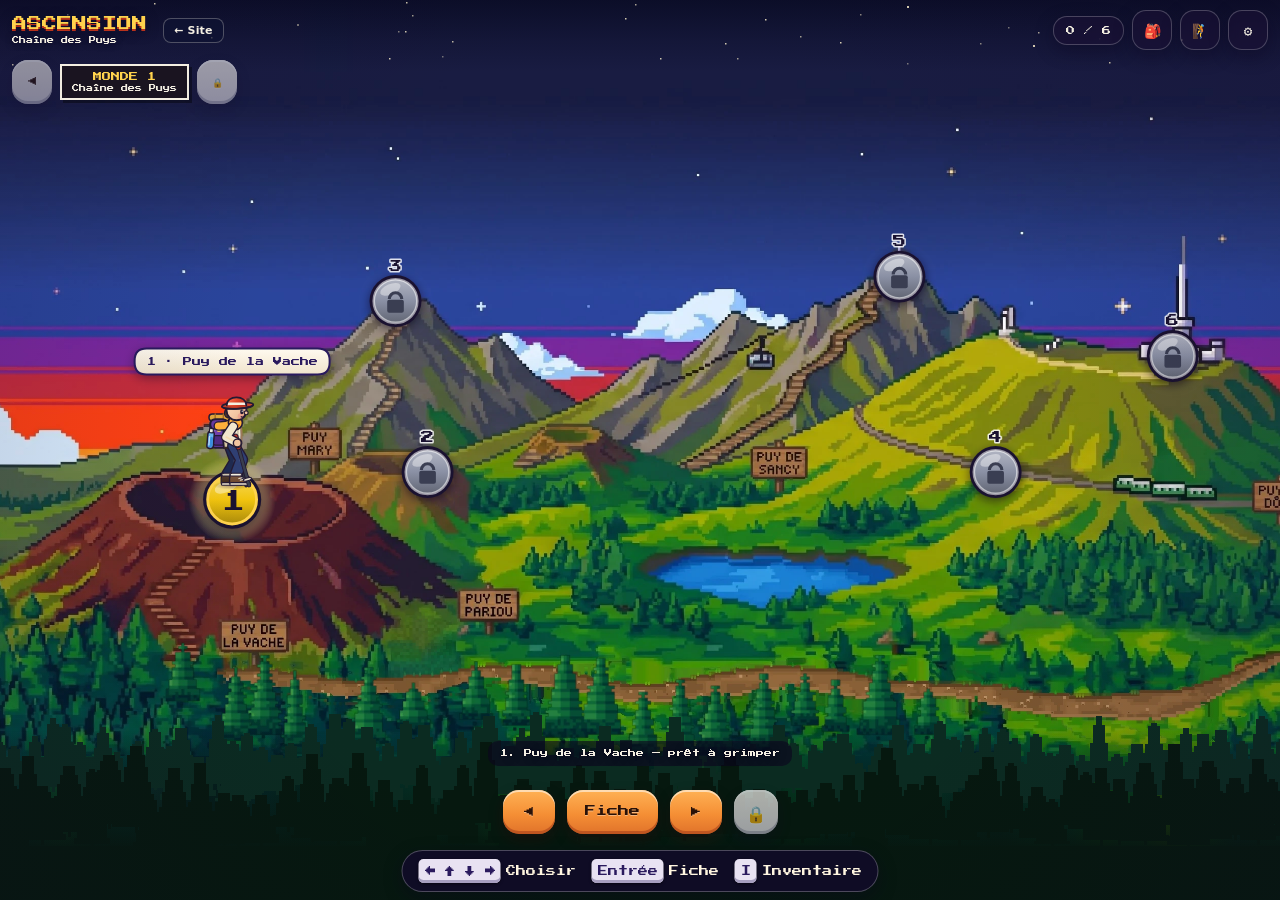
==== play/index.html @ 5d794a7a "Publication du site officiel d'Ascension v0.19.0. Site statique pour GitHub Pages, avec le jeu jouab" ====
<!DOCTYPE html>
<html lang="fr">
<head>
<meta charset="utf-8">
<meta name="viewport" content="width=device-width, initial-scale=1, maximum-scale=1, user-scalable=no, viewport-fit=cover">
<meta name="theme-color" content="#0e1233">
<meta name="mobile-web-app-capable" content="yes">
<meta name="apple-mobile-web-app-capable" content="yes">
<title>Ascension v0.19.0 — Chaîne des Puys, Pays basque & Jura</title>
<meta name="version" content="0.19.0">
<link rel="preload" href="assets/fonts/PressStart2P-Regular.ttf" as="font" type="font/ttf" crossorigin>
<link rel="icon" href="assets/icon-512.png">
<link rel="apple-touch-icon" href="../img/apple-touch-icon.png">
<link rel="manifest" href="../manifest.webmanifest">
<link rel="stylesheet" href="css/style.css">
<link rel="stylesheet" href="css/site-bridge.css">
</head>
<body>
<canvas id="view" aria-label="Jeu Ascension"></canvas>

<div id="gtoast" class="gtoast hidden" role="status"></div>
<div id="saveWarn" class="sys-banner hidden" role="alert">
  <p>Sauvegarde locale indisponible — exportez un code</p>
  <div class="sys-banner-btns">
    <button type="button" class="pix-btn small" id="btnSaveWarnExport">Exporter un code</button>
    <button type="button" class="pix-btn small alt" id="btnSaveWarnRetry">Réessayer</button>
  </div>
</div>
<div id="ctxLost" class="sys-banner hidden" role="alert">
  <p>Rendu interrompu — touchez pour reprendre</p>
</div>
<div id="prompts" class="prompts hidden" aria-hidden="true"></div>

<div id="loading" class="screen center"><div class="logo">ASCENSION</div><div class="sub">Chargement…</div></div>

<!-- Interface de la carte -->
<div id="mapUI" class="screen hidden">
  <div class="topbar">
    <div class="brand"><span class="logo-s">ASCENSION</span><span class="sub-s" id="mapSub">Chaîne des Puys</span></div>
    <a class="site-back" href="../index.html" title="Retour au site officiel" aria-label="Retour au site officiel">← Site</a>
    <div class="spacer"></div>
    <div class="chip" id="mapProgress">0 / 6</div>
    <button class="icon-btn" id="btnInv" aria-label="Inventaire">🎒</button>
    <button class="icon-btn" id="btnChar" aria-label="Changer de personnage">🧗</button>
    <button class="icon-btn" id="btnSettings" aria-label="Réglages">⚙</button>
  </div>
  <div class="world-bar" id="worldBar">
    <button class="pix-btn small alt" id="worldPrev" aria-label="Monde précédent">◀</button>
    <div class="world-name" id="worldName"><b>MONDE 1</b><span>Chaîne des Puys</span></div>
    <button class="pix-btn small alt" id="worldNext" aria-label="Monde suivant">▶</button>
  </div>
  <div class="ver-tag" id="mapVer"></div>
  <div class="map-hint" id="mapHint">Touche une pastille · fais glisser pour explorer</div>
  <div class="map-nav">
    <button class="pix-btn small" id="mapPrev" aria-label="Sommet précédent">◀</button>
    <button class="pix-btn" id="mapOpen">Fiche</button>
    <button class="pix-btn small" id="mapNext" aria-label="Sommet suivant">▶</button>
    <button class="pix-btn small alt hidden" id="btnMapTrain" aria-label="Revoir le voyage en train" title="Revoir le voyage en train">🚂</button>
    <button class="pix-btn small alt hidden" id="btnMapPara" aria-label="Revoir le vol en parapente" title="Revoir le vol en parapente">🪂</button>
    <button class="pix-btn small alt" id="btnMapTrail" aria-pressed="false" aria-label="Mode Trail" title="Mode Trail">👻</button>
  </div>
</div>

<!-- Interface du niveau -->
<div id="hud" class="screen hidden">
  <div class="hud-row">
    <div class="hud-block"><div id="hearts" class="hearts"></div></div>
    <div class="hud-block grow">
      <div class="water-wrap"><canvas id="bottleIcon" width="48" height="64"></canvas><div class="water-bar" id="waterBar"><div class="water-fill" id="waterFill"></div><div class="water-lbl" id="waterLbl">100%</div></div></div>
    </div>
    <div class="chip find-chip hidden" id="findChip" title="Objets du carnet trouvés">◆ 0/3</div>
    <button class="icon-btn" id="btnPause" aria-label="Pause">❚❚</button>
  </div>
  <div class="hud-row sub">
    <div class="alt" id="altLbl">990 m</div>
    <div class="chip route-chip hidden" id="routeChip"></div>
    <div class="prog"><div class="prog-fill" id="progFill"></div></div>
    <div class="alt r" id="altTop">1 167 m</div>
  </div>
  <div class="hud-row trail-row hidden" id="trailHud" aria-live="polite">
    <div class="trail-chip"><span class="trail-tag">TRAIL</span><span id="trailTime">0:00</span><span id="trailGap" class="flat">—</span></div>
  </div>
  <div class="hud-stack" id="hudStack">
    <div id="hint" class="hint hidden"></div>
    <div id="toast" class="toast hidden"></div>
  </div>
  <div id="touch" class="touch hidden">
    <div class="dpad"><button id="btnLeft" class="tbtn" aria-label="Gauche">◀</button><button id="btnRight" class="tbtn" aria-label="Droite">▶</button></div>
    <button id="btnJump" class="tbtn jump" aria-label="Sauter">▲</button>
  </div>
</div>

<!-- Voyage en train (v0.5.1) : bouton « Passer » (uniquement quand on revoit l'animation) et écran temporaire « Niveau 7 — bientôt » -->
<div id="cineUI" class="screen hidden"><button class="pix-btn small alt skip-btn hidden" id="btnSkipCine">Passer ▶▶</button></div>
<div id="soonUI" class="screen hidden" role="dialog" aria-modal="true" aria-labelledby="soonTitle">
  <div class="soon-tag">NIVEAU 7 — BIENTÔT</div>
  <div class="soon-panel">
    <h2 id="soonTitle">Le Pays basque t’attend</h2>
    <p>Le petit train t’a déposé au pied de la montagne. De nouveaux sommets arrivent bientôt !</p>
    <div class="soon-actions"><button class="pix-btn" id="btnSoonBack">Retour à la carte</button><button class="pix-btn alt" id="btnSoonReplay">🚂 Revoir le voyage</button></div>
  </div>
</div>


<div id="soonJuraUI" class="screen hidden" role="dialog" aria-modal="true" aria-labelledby="soonJuraTitle">
  <div class="soon-tag">À SUIVRE</div>
  <div class="soon-panel">
    <h2 id="soonJuraTitle">Le Jura t’attend</h2>
    <p>Les six randonneurs ont posé les voiles à Croix Mérin, au pied du Mont Poupet. Une prochaine aventure se prépare sur les plateaux du Jura.</p>
    <div class="soon-actions"><button class="pix-btn" id="btnSoonJuraBack">Retour à la carte</button><button class="pix-btn alt" id="btnSoonJuraReplay">🪂 Revoir le vol</button></div>
  </div>
</div>

<!-- Fiche de montagne -->
<div id="card" class="modal hidden" role="dialog" aria-modal="true" aria-labelledby="cardTitle">
  <div class="sheet">
    <div class="sheet-scroll" id="cardBody"></div>
    <div class="sheet-actions" id="cardActions"></div>
  </div>
</div>

<!-- Inventaire -->
<div id="inventory" class="modal hidden" role="dialog" aria-modal="true" aria-labelledby="invTitle">
  <div class="sheet">
    <div class="sheet-scroll" id="invBody"></div>
    <div class="sheet-actions"><button class="pix-btn alt" id="btnInvClose">Fermer</button></div>
  </div>
</div>

<!-- Briefing de niveau -->
<div id="briefing" class="modal hidden" role="dialog" aria-modal="true" aria-labelledby="briefTitle">
  <div class="sheet">
    <div class="sheet-scroll" id="briefBody"></div>
    <div class="sheet-actions"><button class="pix-btn" id="btnGo">C’est parti</button><button class="pix-btn alt" id="btnBriefBack">Retour</button></div>
  </div>
</div>

<!-- Victoire -->
<div id="victory" class="modal hidden" role="dialog" aria-modal="true">
  <div class="sheet win">
    <div class="sheet-scroll" id="victoryBody"></div>
    <div class="sheet-actions" id="victoryActions"><button class="pix-btn hidden" id="btnNextSummit">Sommet suivant</button><button class="pix-btn alt" id="btnReplay">Rejouer</button><button class="pix-btn alt" id="btnBackMap">Carte</button></div>
  </div>
</div>

<!-- v0.6.0 : célébration du déblocage du Mode Trail -->
<div id="trailUnlock" class="modal hidden" role="dialog" aria-modal="true" aria-labelledby="trailUnlockTitle">
  <div class="sheet small trail-pop">
    <div class="sheet-scroll center">
      <div class="trail-pop-ico" aria-hidden="true">👻</div>
      <h2 id="trailUnlockTitle">Mode Trail débloqué !</h2>
      <p>Affronte le fantôme de ton meilleur temps sur chaque sommet.</p>
    </div>
    <div class="sheet-actions"><button class="pix-btn" id="btnTrailUnlockOk">C’est parti</button></div>
  </div>
</div>

<!-- v0.7.0 : célébration du déblocage de la traileuse et du trailer -->
<div id="charsUnlock" class="modal hidden" role="dialog" aria-modal="true" aria-labelledby="charsUnlockTitle">
  <div class="sheet small trail-pop">
    <div class="sheet-scroll center">
      <div class="trail-pop-ico" aria-hidden="true">🏃</div>
      <h2 id="charsUnlockTitle">Costumes trail débloqués !</h2>
      <p>La traileuse et le trailer sont à toi, après le puy de Mary.</p>
    </div>
    <div class="sheet-actions"><button class="pix-btn" id="btnCharsUnlockOk">C’est parti</button></div>
  </div>
</div>

<!-- v0.8.0 : célébration du déblocage des costumes basques (après le Pic d’Orhy) -->
<div id="basqueUnlock" class="modal hidden" role="dialog" aria-modal="true" aria-labelledby="basqueUnlockTitle">
  <div class="sheet small trail-pop">
    <div class="sheet-scroll center">
      <div class="trail-pop-ico" aria-hidden="true">🏔️</div>
      <h2 id="basqueUnlockTitle">Costumes basques débloqués !</h2>
      <p>Le randonneur et la randonneuse en tenue traditionnelle basque sont à toi, après le Pic d’Orhy.</p>
    </div>
    <div class="sheet-actions"><button class="pix-btn" id="btnBasqueUnlockOk">C’est parti</button></div>
  </div>
</div>

<!-- Pause -->
<div id="pauseMenu" class="modal hidden" role="dialog" aria-modal="true">
  <div class="sheet small">
    <div class="sheet-scroll center"><h2>Pause</h2><p class="muted">Reprends quand tu es prêt.</p></div>
    <div class="sheet-actions col">
      <button class="pix-btn" id="btnResume">Reprendre</button>
      <button class="pix-btn alt" id="btnInv2">Inventaire</button>
      <button class="pix-btn alt" id="btnRestart">Recommencer</button>
      <button class="pix-btn alt" id="btnQuit">Retour à la carte</button>
    </div>
  </div>
</div>

<!-- Choix du personnage -->
<div id="charSelect" class="modal char-modal hidden" role="dialog" aria-modal="true" aria-labelledby="charTitle">
  <div class="char-wrap">
    <h2 id="charTitle">Choisis ton alpiniste</h2>
    <p class="char-sub">Tu pourras en changer à tout moment (carte → 🧗 ou Réglages).</p>
    <div class="char-cards">
      <button class="char-card" id="cardBoy" data-char="boy" aria-pressed="false"><canvas width="240" height="300"></canvas><b>Le randonneur</b><span>Chapeau rouge, sac violet, bâtons de marche</span><i class="tick">✔</i></button>
      <button class="char-card" id="cardGirl" data-char="girl" aria-pressed="false"><canvas width="240" height="300"></canvas><b>La randonneuse</b><span>Cheveux longs châtains, short rose, haut bleu</span><i class="tick">✔</i></button>
      <button class="char-card" id="cardGirl2" data-char="girl2" aria-pressed="false"><canvas width="240" height="300"></canvas><b>La traileuse</b><span>Queue-de-cheval, bandeau lilas, legging noir</span><em class="lock-hint">Débloqué après le puy de Mary</em><i class="tick">✔</i></button>
      <button class="char-card" id="cardBoy2" data-char="boy2" aria-pressed="false"><canvas width="240" height="300"></canvas><b>Le trailer</b><span>Tee-shirt et short noirs, tête nue, sac anthracite</span><em class="lock-hint">Débloqué après le puy de Mary</em><i class="tick">✔</i></button>
      <button class="char-card" id="cardBoy3" data-char="boy3" aria-pressed="false"><canvas width="240" height="300"></canvas><b>Le randonneur basque</b><span>Txapela, chemise blanche, gerriko et foulard rouges, espadrilles, bâtons</span><em class="lock-hint">Débloqué après le Pic d’Orhy</em><i class="tick">✔</i></button>
      <button class="char-card" id="cardGirl3" data-char="girl3" aria-pressed="false"><canvas width="240" height="300"></canvas><b>La randonneuse basque</b><span>Zapi, jupe et tablier, gerriko, espadrilles, bâtons de randonnée</span><em class="lock-hint">Débloqué après le Pic d’Orhy</em><i class="tick">✔</i></button>
    </div>
    <div class="char-actions"><button class="pix-btn" id="btnCharOk">Valider</button></div>
  </div>
</div>

<!-- Réglages -->
<div id="settings" class="modal hidden" role="dialog" aria-modal="true">
  <div class="sheet small">
    <div class="sheet-scroll"><h2>Réglages</h2>
      <label class="row"><span>Personnage</span><button class="pix-btn small alt" id="btnCharSettings">Changer</button></label>
      <label class="row"><span>Effets sonores</span><button class="pix-btn small" id="btnSound">Activé</button></label>
      <label class="row"><span>Musique</span><button class="pix-btn small" id="btnMusic">Activée</button></label>
      <div class="row"><span>Volume musique</span><span class="stepper"><button class="pix-btn small alt" id="btnVolDn" aria-label="Baisser le volume de la musique">−</button><b id="volLbl">60 %</b><button class="pix-btn small alt" id="btnVolUp" aria-label="Monter le volume de la musique">+</button></span></div>
      <div class="row"><span>Volume des effets</span><span class="stepper"><button class="pix-btn small alt" id="btnSfxDn" aria-label="Baisser le volume des effets">−</button><b id="sfxLbl">100 %</b><button class="pix-btn small alt" id="btnSfxUp" aria-label="Monter le volume des effets">+</button></span></div>
      <label class="row"><span>Vibrations du téléphone</span><button class="pix-btn small" id="btnVib">Activées</button></label>
      <label class="row"><span>Vibrations manette</span><button class="pix-btn small" id="btnPadRumble">Activées</button></label>
      <label class="row"><span>Intensité manette</span><button class="pix-btn small alt" id="btnPadLevel">Moyenne</button></label>
      <label class="row"><span>Moins d’effets<small class="sub-lbl">Réduit le flou et les particules sur les appareils modestes</small></span><button class="pix-btn small" id="btnLowFx">Désactivé</button></label>
      <label class="row"><span>Revoir les conseils</span><button class="pix-btn small alt" id="btnHints">Réactiver</button></label>
      <label class="row"><span>Sauvegarde<small class="sub-lbl">Exporter / importer (fichier ou code)</small></span><button class="pix-btn small alt" id="btnXfer">Ouvrir</button></label>
      <label class="row"><span>Progression</span><button class="pix-btn small danger" id="btnReset">Effacer</button></label>
      <p class="muted" id="settingsMsg"></p>
      <p class="muted tiny ver-line" id="setVer"></p>
      <p class="muted tiny">Clavier : ← → (ou Q D) pour avancer, ↑ / Espace / Z pour sauter, Échap = pause. Manette (Xbox, SCUF…) : stick / croix, A = sauter, B = retour, Start = pause, Vue = carte. Menus : croix + A / B.</p>
    </div>
    <div class="sheet-actions"><button class="pix-btn" id="btnCloseSettings">Fermer</button></div>
  </div>
</div>

<!-- Sauvegarde : export / import -->
<div id="xfer" class="modal hidden" role="dialog" aria-modal="true" aria-labelledby="xferTitle">
  <div class="sheet small">
    <div class="sheet-scroll"><h2 id="xferTitle">Sauvegarde</h2>
      <p class="xfer-intro">Ta progression est enregistrée sur cet appareil. Exporte-la pour la garder en lieu sûr ou la retrouver sur un autre appareil.</p>
      <section class="xfer-card">
        <h3><svg class="xi" viewBox="0 0 8 8" aria-hidden="true"><path d="M3 0h2v3h2L4 6 1 3h2zM0 7h8v1H0z"/></svg>EXPORTER</h3>
        <div class="xfer-sum" id="xferSum"></div>
        <div class="xfer-btns"><button class="pix-btn small" id="btnXferFile">Fichier .json</button><button class="pix-btn small alt" id="btnXferCopy">Copier le code</button></div>
        <textarea id="xferCode" class="xfer-ta" readonly rows="3" spellcheck="false" aria-label="Code de sauvegarde à copier"></textarea>
      </section>
      <section class="xfer-card">
        <h3><svg class="xi" viewBox="0 0 8 8" aria-hidden="true"><path d="M3 6h2V3h2L4 0 1 3h2zM0 7h8v1H0z"/></svg>IMPORTER</h3>
        <div class="xfer-btns"><button class="pix-btn small alt" id="btnXferPick">Choisir un fichier</button></div>
        <input type="file" id="xferFile" accept=".json,application/json,text/plain" hidden>
        <textarea id="xferPaste" class="xfer-ta" rows="3" spellcheck="false" placeholder="…ou colle ici un code qui commence par ASC1-" aria-label="Code de sauvegarde à importer"></textarea>
        <div class="xfer-prev" id="xferPrev"></div>
        <div class="xfer-btns"><button class="pix-btn small danger" id="btnXferApply" disabled>Importer</button></div>
      </section>
      <p class="xfer-msg" id="xferMsg" role="status" aria-live="polite"></p>
    </div>
    <div class="sheet-actions"><button class="pix-btn" id="btnXferClose">Retour</button></div>
  </div>
</div>

<script src="js/data.js"></script>
<script src="js/info.js"></script>
<script src="js/levels2.js"></script>
<script src="js/levels_w2.js"></script>
<script src="js/levels_w3.js"></script>
<script src="js/levels_jura.js"></script>
<script src="js/save.js"></script>
<script src="js/files.js"></script>
<script src="js/sfx.js"></script>
<script src="js/input.js"></script>
<script src="js/art.js"></script>
<script src="js/map.js"></script>
<script src="js/scenery.js"></script>
<script src="js/mech.js"></script>
<script src="js/fauna.js"></script>
<script src="js/game.js"></script>
<script src="js/pariou.js"></script>
<script src="js/alpine.js"></script>
<script src="js/alpine_themes.js"></script>
<script src="js/basque.js"></script>
<script src="js/basque_w3.js"></script>
<script src="js/jura_themes.js"></script>
<script src="js/vista_w2.js"></script>
<script src="js/vista.js"></script>
<script src="js/cine.js"></script>
<script src="js/cine_w2.js"></script>
<script src="js/profile.js"></script>
<script src="js/postcard.js"></script>
<script src="js/ui.js"></script>
<script src="js/main.js"></script>
<script src="js/site-bridge.js"></script>
</body>
</html>
---- play/css/style.css ----
@font-face { font-family: "Press Start 2P"; src: url("../assets/fonts/PressStart2P-Regular.ttf") format("truetype"); font-display: swap; }
:root {
  --ink: #1a1420; --paper: #f4efe2; --gold: #ffd34d; --red: #e0452b; --violet: #2a1a5e; --navy: #0e1233;
  --green: #3a7d44; --btn: #f58f35; --btn-dk: #a8402a; --sat: env(safe-area-inset-top, 0px); --sab: env(safe-area-inset-bottom, 0px);
  --sal: env(safe-area-inset-left, 0px); --sar: env(safe-area-inset-right, 0px);
  --px: "Press Start 2P", ui-monospace, Menlo, Consolas, monospace;
  --body: system-ui, -apple-system, "Segoe UI", Roboto, "Helvetica Neue", Arial, sans-serif;
}
* { box-sizing: border-box; -webkit-tap-highlight-color: transparent; }
html, body { margin: 0; height: 100%; background: var(--navy); color: var(--paper); overflow: hidden; overscroll-behavior: none; font-family: var(--body); touch-action: none; -webkit-user-select: none; user-select: none; }
#view { position: fixed; inset: 0; width: 100%; height: 100%; display: block; image-rendering: pixelated; touch-action: none; }
.hidden { display: none !important; }
.screen { position: fixed; inset: 0; pointer-events: none; z-index: 5; }
.screen > * { pointer-events: auto; }
.center { display: flex; flex-direction: column; align-items: center; justify-content: center; background: var(--navy); pointer-events: auto; }
.logo { font-family: var(--px); font-size: 22px; color: var(--gold); text-shadow: 3px 3px 0 var(--red); letter-spacing: 1px; }
.sub { font-family: var(--px); font-size: 10px; margin-top: 18px; color: var(--paper); }

/* barre du haut (carte) */
.topbar { position: absolute; left: 0; right: 0; top: 0; display: flex; align-items: center; gap: 8px; padding: calc(var(--sat) + 10px) calc(var(--sar) + 12px) 10px calc(var(--sal) + 12px); pointer-events: none; }
.topbar > * { pointer-events: auto; }
.brand { display: flex; flex-direction: column; gap: 6px; }
.logo-s { font-family: var(--px); font-size: 15px; color: var(--gold); text-shadow: 2px 2px 0 var(--red); }
.sub-s { font-family: var(--px); font-size: 7px; color: var(--paper); text-shadow: 1px 1px 0 var(--ink); }
.spacer { flex: 1; }
.chip { font-family: var(--px); font-size: 9px; padding: 8px 10px; background: var(--ink); color: var(--paper); border: 2px solid var(--paper); box-shadow: 3px 3px 0 rgba(0,0,0,.4); }
.icon-btn { font-family: var(--px); font-size: 14px; width: 40px; height: 40px; background: var(--ink); color: var(--paper); border: 2px solid var(--paper); box-shadow: 3px 3px 0 rgba(0,0,0,.4); cursor: pointer; padding: 0; }
.icon-btn:active { transform: translate(2px,2px); box-shadow: 1px 1px 0 rgba(0,0,0,.4); }
.world-bar { position: absolute; left: 50%; top: calc(var(--sat) + 62px); transform: translateX(-50%); display: flex; align-items: center; gap: 8px; pointer-events: none; }
.world-bar > * { pointer-events: auto; }
@media (min-aspect-ratio: 1/1) { .world-bar { left: calc(var(--sal) + 12px); transform: none; top: calc(var(--sat) + 60px); } }
.world-bar .pix-btn.small { min-width: 40px; padding: 8px 10px; font-size: 9px; }
.world-bar .pix-btn.locked { opacity: .6; }
.world-name { display: flex; flex-direction: column; align-items: center; gap: 4px; min-width: 128px; padding: 6px 10px; background: var(--ink); color: var(--paper); border: 2px solid var(--paper); box-shadow: 3px 3px 0 rgba(0,0,0,.4); font-family: var(--px); text-align: center; }
.world-name b { font-size: 9px; color: var(--gold); font-weight: normal; }
.world-name span { font-size: 7px; }
.map-hint { position: absolute; left: 0; right: 0; bottom: calc(var(--sab) + 86px); text-align: center; font-family: var(--px); font-size: 8px; line-height: 1.6; color: var(--paper); text-shadow: 2px 2px 0 var(--ink); pointer-events: none; padding: 0 16px; }
.map-nav { position: absolute; left: 0; right: 0; bottom: calc(var(--sab) + 18px); display: flex; justify-content: center; gap: 12px; pointer-events: none; }
.map-nav > * { pointer-events: auto; }

/* boutons pixel */
.pix-btn { font-family: var(--px); font-size: 11px; color: var(--ink); background: var(--btn); border: 3px solid var(--ink); box-shadow: inset -3px -3px 0 var(--btn-dk), inset 3px 3px 0 rgba(255,255,255,.35), 3px 3px 0 rgba(0,0,0,.45); padding: 13px 18px; cursor: pointer; line-height: 1.3; min-height: 44px; }
.pix-btn.small { padding: 10px 12px; font-size: 10px; min-width: 52px; }
.pix-btn.alt { background: #cfd3de; box-shadow: inset -3px -3px 0 #8d929e, inset 3px 3px 0 rgba(255,255,255,.6), 3px 3px 0 rgba(0,0,0,.45); }
.pix-btn.danger { background: #e2384b; color: #fff; box-shadow: inset -3px -3px 0 #8e1d2c, inset 3px 3px 0 rgba(255,255,255,.3), 3px 3px 0 rgba(0,0,0,.45); }
.pix-btn:active, .pix-btn:focus-visible { transform: translate(2px,2px); outline: none; }
.pix-btn:focus-visible { outline: 3px solid var(--gold); outline-offset: 2px; }
.pix-btn[disabled] { opacity: .55; cursor: default; }

/* HUD niveau */
#hud { top: 0; }
.hud-row { position: absolute; left: 0; right: 0; display: flex; align-items: center; gap: 10px; padding: calc(var(--sat) + 10px) calc(var(--sar) + 12px) 0 calc(var(--sal) + 12px); pointer-events: none; }
.hud-row > * { pointer-events: auto; }
.hud-row.sub { top: calc(var(--sat) + 54px); padding-top: 0; gap: 8px; }
.hud-block { display: flex; align-items: center; }
.hud-block.grow { flex: 1; }
.hearts { display: flex; gap: 3px; } .hearts canvas { width: 14px; height: 14px; image-rendering: pixelated; }
.water-wrap { display: flex; align-items: center; gap: 6px; width: 100%; max-width: 260px; }
#bottleIcon { width: 18px; height: 24px; image-rendering: pixelated; }
.water-bar { position: relative; flex: 1; height: 22px; background: var(--ink); border: 3px solid var(--paper); box-shadow: 3px 3px 0 rgba(0,0,0,.4); }
.water-fill { height: 100%; width: 100%; background: repeating-linear-gradient(90deg, #4aa3ea 0 6px, #7fc4f4 6px 8px); transition: width .08s linear; }
.water-bar.low { animation: blink .5s steps(2) infinite; } .water-bar.low .water-fill { background: repeating-linear-gradient(90deg, #e2384b 0 6px, #ff8a95 6px 8px); }
.water-lbl { position: absolute; inset: 0; display: flex; align-items: center; justify-content: center; font-family: var(--px); font-size: 10px; color: #fff; text-shadow: 1px 1px 0 var(--ink); letter-spacing: 0; white-space: nowrap; line-height: 1; overflow: hidden; pointer-events: none; }
@keyframes blink { 50% { border-color: var(--red); } }
#hud .alt, #altLbl, #altTop {
  font-family: var(--px); font-size: 7px; color: var(--paper);
  text-shadow: 1px 1px 0 var(--ink), 0 0 4px rgba(8,4,24,.9);
  min-width: 52px; padding: 3px 6px; line-height: 1.4;
  background: rgba(18, 10, 44, .78);
  border-radius: 8px; position: relative; z-index: 5;
  box-sizing: border-box; flex: 0 0 auto;
}
#hud .alt.r, #altTop { text-align: right; }
.prog { flex: 1; height: 6px; background: rgba(0,0,0,.55); border: 1px solid var(--paper); position: relative; } .prog-fill { height: 100%; width: 0; background: var(--gold); }
.hud-stack { position: absolute; left: 50%; transform: translateX(-50%); top: calc(var(--sat) + 90px); width: min(92vw, 520px); display: flex; flex-direction: column; align-items: center; gap: 8px; pointer-events: none; z-index: 6; }
body.trail-run .hud-stack { top: calc(var(--sat) + 128px); }
.hint { position: relative; left: auto; top: auto; transform: none; width: 100%; background: var(--paper); color: var(--ink); border: 3px solid var(--ink); box-shadow: 4px 4px 0 rgba(0,0,0,.45); padding: 12px 14px; font-family: var(--body); font-weight: 700; font-size: 15px; line-height: 1.35; text-align: center; pointer-events: auto; animation: hudpop .25s steps(4); }
.toast { position: relative; left: auto; top: auto; transform: none; background: var(--ink); color: var(--gold); border: 2px solid var(--gold); padding: 8px 12px; font-family: var(--px); font-size: 8px; line-height: 1.5; text-align: center; max-width: 100%; pointer-events: none; animation: hudpop .2s steps(3); }
@keyframes hudpop { from { transform: scale(.85); opacity: 0; } to { transform: scale(1); opacity: 1; } }
@keyframes pop { from { transform: translateX(-50%) scale(.85); opacity: 0; } to { transform: translateX(-50%) scale(1); opacity: 1; } }

/* contrôles tactiles */
.touch { position: absolute; left: 0; right: 0; bottom: 0; display: flex; justify-content: space-between; align-items: flex-end; padding: 0 calc(var(--sar) + 18px) calc(var(--sab) + 22px) calc(var(--sal) + 18px); pointer-events: none; }
.touch > * { pointer-events: auto; }
.dpad { display: flex; gap: 14px; }
.tbtn { width: 76px; height: 76px; font-family: var(--px); font-size: 24px; color: var(--paper); background: rgba(26,20,32,.62); border: 3px solid rgba(244,239,226,.85); box-shadow: 3px 3px 0 rgba(0,0,0,.4); touch-action: none; padding: 0; }
.tbtn.jump { width: 92px; height: 92px; border-radius: 50%; background: rgba(245,143,53,.62); color: var(--ink); font-size: 28px; }
.tbtn.on { background: rgba(255,211,77,.8); color: var(--ink); transform: translate(2px,2px); }

/* fenêtres modales */
.modal { position: fixed; inset: 0; z-index: 20; display: flex; align-items: flex-end; justify-content: center; background: rgba(8,6,24,.62); padding: 0; pointer-events: auto; touch-action: auto; }
.sheet { width: min(100vw, 560px); max-height: 92vh; max-height: 92dvh; display: flex; flex-direction: column; background: var(--paper); color: var(--ink); border: 4px solid var(--ink); border-bottom: 0; box-shadow: 0 -6px 0 var(--violet), 0 0 0 4px var(--paper) ; padding-bottom: var(--sab); animation: up .22s steps(5); }
.sheet.small { max-width: 420px; }
.sheet.win { background: #fff8e6; }
@keyframes up { from { transform: translateY(40px); opacity: 0; } to { transform: none; opacity: 1; } }
.sheet-scroll { overflow-y: auto; -webkit-overflow-scrolling: touch; padding: 16px 18px 8px; touch-action: pan-y; user-select: text; -webkit-user-select: text; }
.sheet-scroll.center { text-align: center; }
.sheet-actions { display: flex; gap: 10px; padding: 12px 18px 16px; border-top: 3px dashed #cdbf9f; justify-content: center; flex-wrap: wrap; }
#victory .sheet-actions { gap: 8px; }
#victory .sheet-actions .pix-btn,
#victory .sheet-actions .pix-btn.alt {
  flex: 1 1 128px; min-width: 0;
  font-size: 11px; line-height: 1.25; min-height: 44px;
}
.sheet-actions.col { flex-direction: column; align-items: stretch; }
.sheet h1, .sheet h2 { font-family: var(--px); font-size: 15px; line-height: 1.4; margin: 0 0 6px; color: var(--violet); }
.sheet h3 { font-family: var(--px); font-size: 10px; margin: 14px 0 6px; color: var(--btn-dk); }
.sheet p { margin: 0 0 9px; font-size: 14.5px; line-height: 1.45; }
.muted { color: #5b5260; } .tiny { font-size: 11.5px !important; }
.massif { font-size: 12.5px; color: #5b5260; margin-bottom: 10px; }
.facts { display: grid; grid-template-columns: 1fr; gap: 6px; margin: 8px 0 4px; }
.fact { border: 2px solid var(--ink); background: #fffdf5; padding: 7px 10px; display: flex; justify-content: space-between; gap: 10px; align-items: baseline; font-size: 13.5px; }
.fact b { font-family: var(--px); font-size: 8px; color: var(--violet); font-weight: normal; flex: 0 0 auto; }
.fact span { text-align: right; line-height: 1.35; }
.tag { display: inline-block; font-family: var(--px); font-size: 7px; background: var(--red); color: #fff; padding: 3px 5px; margin-left: 6px; vertical-align: middle; }
.note { font-size: 12px; color: #5b5260; display: block; margin-top: 2px; }
.stars { color: var(--btn-dk); letter-spacing: 2px; }
.alert { background: #ffe2dc; border: 3px solid var(--red); padding: 9px 11px; font-size: 13px; line-height: 1.4; margin: 10px 0; }
.sources { font-size: 11.5px; line-height: 1.4; padding-left: 16px; margin: 0 0 8px; } .sources a { color: #2a56a8; word-break: break-word; }
.lock-big { font-size: 42px; text-align: center; margin: 14px 0 6px; }
.stat-row { display: grid; grid-template-columns: repeat(3, minmax(0, 1fr)); gap: 8px; margin: 10px 0; } .stat { flex: 1 1 80px; border: 2px solid var(--ink); background: #fffdf5; padding: 8px; text-align: center; }
.stat b { display: block; font-family: var(--px); font-size: 11px; white-space: nowrap; color: var(--violet); margin-bottom: 5px; font-weight: normal; } .stat span { font-size: 11.5px; color: #5b5260; }
.unlock { border: 3px dashed var(--green); background: #e6f4df; padding: 9px; font-size: 13.5px; margin: 10px 0; text-align: center; }
.row { display: flex; align-items: center; justify-content: space-between; gap: 10px; margin: 12px 0; font-size: 14px; }

/* paysage / grands écrans : fiches centrées, contrôles discrets */
@media (min-width: 700px) {
  .modal { align-items: center; }
  .sheet { border: 4px solid var(--ink); box-shadow: 6px 6px 0 var(--violet); max-height: 88vh; max-height: 88dvh; }
  .tbtn { width: 88px; height: 88px; }
}
@media (max-height: 460px) and (orientation: landscape) {
  .modal { align-items: center; } .sheet { max-height: 96vh; border: 4px solid var(--ink); }
  .touch { padding-bottom: calc(var(--sab) + 8px); } .tbtn { width: 64px; height: 64px; } .tbtn.jump { width: 76px; height: 76px; }
  .hud-stack { top: calc(var(--sat) + 80px); }
  body.trail-run .hud-stack { top: calc(var(--sat) + 108px); }
  .hint { font-size: 13px; padding: 7px 10px; }
  .map-hint { bottom: calc(var(--sab) + 80px); }
}
@media (prefers-reduced-motion: reduce) { .sheet, .hint, .toast { animation: none; } }

/* ===================== v2 : rétro moderne (coins arrondis, verre, dégradés, police pixel conservée) ===================== */
#view { image-rendering: auto; }
:root { --glass: rgba(26,16,52,.58); --glass-br: rgba(255,255,255,.22); --shadow: 0 6px 18px rgba(10,4,30,.38); }
.center { background: radial-gradient(ellipse at 50% 40%, #3b2a7a 0%, #1a1240 70%); }
.sheet-scroll.center { background: none; }
.logo { text-shadow: 0 3px 0 #b8321c, 0 6px 18px rgba(255,160,60,.5); }
.chip, .icon-btn { background: var(--glass); backdrop-filter: blur(6px); -webkit-backdrop-filter: blur(6px); border: 1.5px solid var(--glass-br); border-radius: 14px; box-shadow: var(--shadow); }

.route-chip { font-size: 7px; padding: 4px 7px; color: #fff6e0; white-space: nowrap; letter-spacing: 0.15px; flex: 0 0 auto; max-width: none; overflow: visible; line-height: 1.3; position: relative; z-index: 4; }
@media (max-width: 500px) { .route-chip { font-size: 6px; padding: 3px 6px; } }
@media (orientation: landscape) and (max-height: 460px) {
  .route-chip { font-size: 6px; padding: 3px 6px; }
  .hud-row.sub { gap: 6px; }
}

/* F-PERF-01 : option « Moins d'effets » — plus de backdrop-filter, fond opaque contrasté */
body.low-fx .chip,
body.low-fx .icon-btn,
body.low-fx .toast,
body.low-fx .tbtn,
body.low-fx .modal,
body.low-fx .trail-chip {
  backdrop-filter: none;
  -webkit-backdrop-filter: none;
  background: rgba(18, 12, 42, 0.88);
}
body.low-fx .tbtn { background: rgba(18, 12, 42, 0.88); }
body.low-fx .modal { background: rgba(18, 12, 42, 0.88); }
.chip { padding: 9px 12px; } .icon-btn { border-radius: 14px; }
.icon-btn:active { transform: scale(.94); box-shadow: var(--shadow); }
.logo-s { text-shadow: 0 2px 0 #b8321c, 0 3px 12px rgba(10,4,30,.6); } .sub-s { text-shadow: 0 1px 6px rgba(10,4,30,.8); }
.map-hint { text-shadow: 0 1px 8px rgba(10,4,30,.9), 0 0 2px rgba(10,4,30,.9); left: 50%; right: auto; transform: translateX(-50%); width: max-content; max-width: 94%; padding: 6px 12px; background: rgba(12,6,30,.62); border-radius: 10px; }
.pix-btn { border: 0; border-radius: 16px; color: #2a1208; background: linear-gradient(180deg, #ffb255 0%, #f58f35 55%, #e0722a 100%); box-shadow: inset 0 2px 0 rgba(255,255,255,.55), inset 0 -3px 0 rgba(150,50,20,.45), 0 6px 14px rgba(40,10,10,.4); text-shadow: 0 1px 0 rgba(255,255,255,.35); transition: transform .08s; }
.pix-btn.alt { background: linear-gradient(180deg, #f4f1ec 0%, #d9d6de 100%); box-shadow: inset 0 2px 0 #fff, inset 0 -3px 0 rgba(90,90,120,.35), 0 6px 14px rgba(20,10,40,.35); }
.pix-btn.danger { background: linear-gradient(180deg, #ff6a7c 0%, #e2384b 100%); box-shadow: inset 0 2px 0 rgba(255,255,255,.4), inset 0 -3px 0 rgba(120,20,40,.5), 0 6px 14px rgba(40,10,10,.4); }
.pix-btn:active, .pix-btn:focus-visible { transform: translateY(2px) scale(.98); }
.hearts { gap: 0; } .hearts canvas { width: 24px; height: 22px; image-rendering: auto; filter: drop-shadow(0 2px 3px rgba(10,4,30,.5)); }
#bottleIcon { width: 18px; height: 24px; image-rendering: auto; filter: drop-shadow(0 2px 3px rgba(10,4,30,.5)); }
.water-bar { height: 22px; background: rgba(20,12,44,.62); border: 1.5px solid var(--glass-br); border-radius: 10px; box-shadow: var(--shadow); overflow: hidden; }
.water-fill { background: linear-gradient(180deg, #8fd3ff 0%, #4aa3ea 55%, #2f7fcf 100%); box-shadow: inset 0 2px 0 rgba(255,255,255,.45); border-radius: 8px; }
.water-bar.low .water-fill { background: linear-gradient(180deg, #ff9aa6 0%, #e2384b 100%); }
.water-lbl { text-shadow: 0 1px 3px rgba(10,4,30,.9); }
#hud .alt { text-shadow: 1px 1px 0 var(--ink), 0 1px 5px rgba(10,4,30,.9); }
.prog { height: 6px; background: rgba(20,12,44,.55); border: 1px solid var(--glass-br); border-radius: 4px; overflow: hidden; } .prog-fill { background: linear-gradient(90deg, #ffd34d, #ff9a3c); border-radius: 4px; }
.hint { background: rgba(255,250,236,.96); border: 2px solid #2a1a5e; border-radius: 16px; box-shadow: var(--shadow); animation: hudpop .3s ease-out; }
.toast { background: var(--glass); backdrop-filter: blur(6px); -webkit-backdrop-filter: blur(6px); border: 1.5px solid rgba(255,211,77,.7); border-radius: 12px; box-shadow: var(--shadow); animation: hudpop .25s ease-out; }
.tbtn { border-radius: 22px; background: rgba(26,16,52,.5); border: 1.5px solid rgba(255,255,255,.55); box-shadow: var(--shadow); backdrop-filter: blur(4px); -webkit-backdrop-filter: blur(4px); }
.tbtn.jump { background: rgba(255,150,60,.58); border-radius: 50%; }
.tbtn.on { transform: scale(.94); }
.modal { background: rgba(14,8,40,.55); backdrop-filter: blur(3px); -webkit-backdrop-filter: blur(3px); }
.sheet { border: 0; border-radius: 22px 22px 0 0; box-shadow: 0 -8px 30px rgba(10,4,30,.5); animation: up .28s cubic-bezier(.2,.8,.2,1); background: linear-gradient(180deg, #fffaf0 0%, #f6ecd6 100%); }
.sheet.win { background: linear-gradient(180deg, #fffbe8 0%, #ffeec4 100%); }
.sheet-actions { border-top: 1.5px solid rgba(90,60,120,.18); }
.fact, .stat { border: 1.5px solid rgba(42,26,94,.28); border-radius: 12px; background: #fffdf7; box-shadow: 0 2px 0 rgba(42,26,94,.08); }
.alert { border-radius: 12px; } .unlock { border: 2px dashed var(--green); border-radius: 14px; }
.tag { border-radius: 5px; }
@media (min-width: 700px) { .sheet { border: 0; border-radius: 22px; box-shadow: 0 16px 50px rgba(10,4,30,.55); } }
@media (max-height: 460px) and (orientation: landscape) { .sheet { border: 0; border-radius: 18px; } }
@keyframes pop { from { transform: translateX(-50%) scale(.9); opacity: 0; } to { transform: translateX(-50%) scale(1); opacity: 1; } }

/* ===================== v3 : choix du personnage ===================== */
.char-modal { align-items: center; background: radial-gradient(ellipse at 50% 30%, rgba(70,48,140,.92) 0%, rgba(18,10,48,.97) 75%); z-index: 30; overflow-y: auto; }
.char-wrap { width: min(100vw, 640px); max-height: 100dvh; padding: calc(var(--sat, 0px) + 16px) 16px calc(var(--sab, 0px) + 16px); text-align: center; color: #fff6e0; display: flex; flex-direction: column; align-items: center; margin: auto; }
.char-wrap h2 { font-family: var(--px); font-size: 15px; line-height: 1.5; margin: 6px 0 6px; color: #ffd34d; text-shadow: 0 2px 0 #b8321c, 0 4px 14px rgba(255,150,60,.4); }
.char-sub { margin: 0 0 12px; font-size: 13px; color: #d9d0f0; }
.char-cards { display: grid; grid-template-columns: repeat(2, minmax(0, 1fr)); gap: 10px; width: 100%; max-width: 440px; margin: 0 auto; justify-items: center; }
@media (min-width: 720px) { .char-wrap { width: min(100vw, 1080px); } .char-cards { grid-template-columns: repeat(3, minmax(0, 1fr)); max-width: 1020px; gap: 14px; } }
@media (orientation: landscape) and (min-width: 560px) { .char-cards { grid-template-columns: repeat(3, minmax(0, 1fr)); max-width: 1020px; } }
.char-card { position: relative; width: 100%; align-self: stretch; justify-content: flex-start; max-width: 280px; min-width: 0; display: flex; flex-direction: column; align-items: center; gap: 6px; padding: 10px 8px 12px; color: #fff6e0; font-family: inherit; cursor: pointer;
  background: linear-gradient(180deg, rgba(255,255,255,.12), rgba(255,255,255,.05)); border: 2px solid rgba(255,255,255,.25); border-radius: 20px; box-shadow: 0 8px 22px rgba(8,3,24,.45); transition: transform .15s, border-color .15s, box-shadow .15s, background .15s; -webkit-tap-highlight-color: transparent; }
.char-card canvas { width: 100%; max-width: 220px; height: auto; aspect-ratio: 4 / 5; border-radius: 14px; background: linear-gradient(180deg, #8fb4e6 0%, #ffd9bf 100%); }
.char-card b { font-family: var(--px); font-size: 9.5px; line-height: 1.4; color: #fff; min-height: 2.8em; display: flex; align-items: center; justify-content: center; }
.char-card span { font-size: 11.5px; line-height: 1.35; color: #d9d0f0; min-height: 3.2em; }
.char-card.locked { cursor: not-allowed; opacity: .84; }
.char-card.locked canvas { filter: grayscale(.35) brightness(.72); }
.char-card .lock-hint { display: none; margin: 0; font-style: normal; font-size: 10px; line-height: 1.35; color: #ffe9a8; min-height: 0; }
.char-card.locked .lock-hint { display: block; }
.char-card .tick { position: absolute; top: 8px; right: 8px; width: 26px; height: 26px; border-radius: 50%; background: #ffd34d; color: #2a1208; font-style: normal; font-size: 15px; line-height: 26px; display: none; box-shadow: 0 2px 8px rgba(0,0,0,.4); }
.char-card[aria-pressed="true"] { border-color: #ffd34d; background: linear-gradient(180deg, rgba(255,211,77,.28), rgba(255,160,60,.12)); box-shadow: 0 0 0 3px rgba(255,211,77,.35), 0 10px 26px rgba(8,3,24,.5); transform: translateY(-3px); }
.char-card[aria-pressed="true"] .tick { display: block; }
.char-card:focus-visible { outline: 3px solid #fff; outline-offset: 2px; }
.char-actions { margin-top: 14px; }
@media (min-width: 700px) { .char-wrap h2 { font-size: 20px; } .char-card b { font-size: 11px; } .char-card span { font-size: 13px; } }
@media (max-height: 520px) { .char-card canvas { max-width: 150px; } .char-wrap h2 { font-size: 13px; margin: 0 0 4px; } .char-sub { margin-bottom: 6px; } .char-actions { margin-top: 8px; } }
@media (max-height: 430px) { .char-wrap { padding-top: calc(var(--sat, 0px) + 8px); padding-bottom: calc(var(--sab, 0px) + 8px); overflow-y: auto; } .char-card canvas { max-width: 104px; } .char-card span { min-height: 0; font-size: 11px; } .char-sub { display: none; } .char-wrap h2 { font-size: 12px; } .char-actions { margin-top: 6px; } }

.ver-tag { position: absolute; right: 10px; bottom: calc(var(--sab) + 6px); font-family: var(--px); font-size: 7px; color: var(--paper); opacity: .5; text-shadow: 0 1px 4px rgba(10,4,30,.9); pointer-events: none; }
.ver-line { text-align: center; opacity: .6; margin-top: 8px; }

/* ===================== v4 : manette, étoiles, carnet, réglages ===================== */
#btnPause { width: 50px; height: 50px; font-size: 16px; border-radius: 16px; }
@media (pointer: coarse) { #btnPause { width: 54px; height: 54px; font-size: 17px; } }
.find-chip { font-size: 10px; padding: 8px 11px; color: #ffe27a; white-space: nowrap; letter-spacing: 0.3px; }
.gtoast { position: fixed; left: 50%; top: calc(var(--sat) + 74px); transform: translateX(-50%); z-index: 70; font-family: var(--px); font-size: 9px; line-height: 1.6; color: #fff6e0; text-align: center; background: var(--glass); border: 1.5px solid rgba(255,211,77,.7); border-radius: 12px; padding: 10px 14px; max-width: 90vw; pointer-events: none; box-shadow: var(--shadow); animation: pop .25s ease-out; }
.sys-banner { font-family: var(--px); color: #fff6e0; background: #2a1a3e; border: 2px solid #ffd34d; box-shadow: 3px 3px 0 rgba(0,0,0,.45); pointer-events: auto; }
#saveWarn.sys-banner { position: fixed; left: 50%; top: calc(var(--sat) + 118px); transform: translateX(-50%); z-index: 15; display: flex; flex-wrap: wrap; align-items: center; justify-content: center; gap: 6px 8px; width: calc(100% - 16px); max-width: 680px; box-sizing: border-box; font-size: 8px; line-height: 1.45; text-align: left; border-radius: 10px; padding: 7px 10px; }
body.ui-level #saveWarn.sys-banner { top: calc(var(--sat) + 88px); }
@media (min-aspect-ratio: 1/1) {
  body.ui-map #saveWarn.sys-banner { top: calc(var(--sat) + 60px); }
}
#saveWarn.sys-banner p { margin: 0; flex: 1 1 180px; }
#saveWarn .sys-banner-btns { display: flex; flex-wrap: nowrap; gap: 6px; flex: 0 0 auto; }
#saveWarn .sys-banner-btns .pix-btn { pointer-events: auto; padding: 6px 9px; font-size: 8px; line-height: 1.2; box-shadow: inset -2px -2px 0 var(--btn-dk), inset 2px 2px 0 rgba(255,255,255,.35), 2px 2px 0 rgba(0,0,0,.45); }
#ctxLost.sys-banner { position: fixed; left: 50%; top: 50%; transform: translate(-50%, -50%); z-index: 90; font-size: 9px; line-height: 1.6; text-align: center; border-radius: 14px; padding: 14px 18px; max-width: min(92vw, 340px); }
#ctxLost.sys-banner p { margin: 0; }
.row { min-height: 44px; }
.row span:first-child { flex: 1; }
.stepper { display: inline-flex; align-items: center; gap: 8px; flex: 0 0 auto !important; }
.stepper b { font-family: var(--px); font-size: 10px; min-width: 52px; text-align: center; color: var(--violet); font-weight: normal; }

/* étoiles */
.starrow { display: inline-flex; gap: 2px; vertical-align: middle; }
.starrow .st { font-style: normal; color: #cfc6dc; font-size: 15px; line-height: 1; }
.starrow .st.on { color: #ffb400; text-shadow: 0 1px 0 #b86a00; }
.starrow.big { gap: 8px; } .starrow.big .st { font-size: 46px; text-shadow: 0 3px 0 rgba(120,80,150,.25); }
.starrow.big .st.on { text-shadow: 0 3px 0 #b86a00, 0 0 18px rgba(255,200,60,.65); }
.sheet.win .st.on { animation: starpop .55s cubic-bezier(.2,1.6,.4,1) var(--d, 0s) both; }
@keyframes starpop { 0% { transform: scale(0) rotate(-40deg); opacity: 0; } 100% { transform: scale(1) rotate(0); opacity: 1; } }
.starbox { text-align: center; margin: 8px 0 4px; }
.newbest { font-family: var(--px); font-size: 9px; color: var(--btn-dk); margin-top: 6px; animation: pop2 .4s ease-out 1s both; }
@keyframes pop2 { from { transform: scale(.6); opacity: 0; } to { transform: scale(1); opacity: 1; } }
.crit { display: flex; flex-wrap: wrap; gap: 6px 12px; justify-content: center; font-size: 12px; color: #5b5260; margin: 4px 0 8px; }
.crit span { white-space: nowrap; }

/* carnet */
.carnet-item { border: 1.5px solid rgba(42,26,94,.28); border-radius: 12px; background: #fffdf7; padding: 9px 12px 7px; margin: 0 0 8px; }
.carnet-item b { font-family: var(--px); font-size: 9px; line-height: 1.5; color: var(--violet); font-weight: normal; }
.carnet-item p { margin: 6px 0 4px; font-size: 13.5px; }
.carnet-item.locked { background: rgba(255,253,247,.55); border-style: dashed; color: #8a8094; } .carnet-item.locked b { color: #8a8094; }
.note a { color: #4a3aa0; }

/* invites de touches (manette / clavier) */
.prompts { position: fixed; left: 50%; width: max-content; bottom: calc(var(--sab) + 8px); transform: translateX(-50%); z-index: 60; display: flex; gap: 6px 11px; flex-wrap: wrap; justify-content: center; max-width: 96vw; padding: 6px 11px; background: rgba(18,10,44,.78); border: 1.5px solid rgba(255,255,255,.25); border-radius: 22px; font-family: var(--px); font-size: 7px; color: #fff6e0; pointer-events: none; box-shadow: var(--shadow); }
.prompts .pr { display: inline-flex; align-items: center; gap: 5px; line-height: 1.2; white-space: nowrap; }
.gl { display: inline-flex; align-items: center; justify-content: center; width: 22px; height: 22px; border-radius: 50%; font-style: normal; font-size: 10px; color: #fff; box-shadow: inset 0 -2px 0 rgba(0,0,0,.25), 0 1px 3px rgba(0,0,0,.5); }
.gl.a { background: #3fa34d; } .gl.b { background: #d9473b; } .gl.x { background: #2f7fd0; } .gl.y { background: #e0b020; color: #2a1208; }
.gl.pill { width: auto; min-width: 22px; padding: 0 7px; border-radius: 11px; background: #4a4660; font-size: 8px; height: 20px; }
.gl.kc { width: auto; min-width: 22px; padding: 0 6px; height: 20px; border-radius: 5px; background: #e8e2f2; color: #2a1a5e; box-shadow: inset 0 -3px 0 #a79fc0, 0 1px 3px rgba(0,0,0,.5); font-size: 8px; }
body.has-prompts .ver-tag { display: none; }
body.has-prompts .modal .sheet { margin-bottom: var(--prh, 52px); border-radius: 22px; }
body.has-prompts .char-wrap { padding-bottom: calc(var(--prh, 52px) + 12px); }
/* Le bandeau de touches ne doit pas masquer la 6e carte. */
body.char-open .prompts { visibility: hidden; pointer-events: none; }
body.char-open #mapUI { visibility: hidden; pointer-events: none; }
body.char-open .char-wrap { padding-bottom: calc(var(--sab, 0px) + 16px); max-height: 100dvh; overflow: hidden; }
body.char-open .char-cards { flex: 1 1 auto; min-height: 0; overflow-y: auto; -webkit-overflow-scrolling: touch; }

@media (max-height: 460px) and (orientation: landscape) {
  body.char-open .char-wrap { padding: calc(var(--sat, 0px) + 2px) 8px calc(var(--sab, 0px) + 2px); max-height: 100%; overflow: hidden; justify-content: center; }
  body.char-open .char-wrap h2 { font-size: 11px; margin: 0 0 2px; }
  body.char-open .char-sub { display: none; }
  body.char-open .char-cards { gap: 4px 8px; flex: 0 0 auto; overflow: visible; min-height: 0; }
  body.char-open .char-card { gap: 1px; padding: 3px 5px 3px; }
  body.char-open .char-card canvas { max-width: 86px; }
  body.char-open .char-card b { font-size: 8px; line-height: 1.3; min-height: 2.6em; }
  body.char-open .char-card span { display: none; }
  body.char-open .char-card .lock-hint { font-size: 8px; line-height: 1.2; }
  body.char-open .char-actions { margin-top: 8px; flex: 0 0 auto; }
}
.char-modal { z-index: 80; }
.char-wrap { box-sizing: border-box; }
body.has-prompts .map-nav { bottom: calc(var(--sab) + var(--prh, 52px) + 8px); } body.has-prompts .map-hint { bottom: calc(var(--sab) + var(--prh, 52px) + 76px); }
@media (max-width: 360px) {
  .topbar { padding: calc(var(--sat) + 6px) calc(var(--sar) + 8px) 6px calc(var(--sal) + 8px); gap: 5px; }
  .topbar .sub-s { display: none; }
  .world-bar { top: calc(var(--sat) + 72px); }
  @media (min-aspect-ratio: 1/1) { .world-bar { top: calc(var(--sat) + 70px); } }
  #mapProgress { white-space: nowrap; }
  .map-nav { bottom: calc(var(--sab) + 16px); gap: 8px; }
  .map-hint { bottom: calc(var(--sab) + 126px); }
  body.has-prompts .map-nav { bottom: calc(var(--sab) + var(--prh, 52px) + 14px); }
  body.has-prompts .map-hint { bottom: calc(var(--sab) + var(--prh, 52px) + 142px); }
  .prompts { font-size: 6px; padding: 5px 8px; gap: 4px 8px; bottom: calc(var(--sab) + 6px); }
}

body.in-pad #touch, body.in-kbd #touch { display: none; }
/* surbrillance de focus pour manette / clavier */
body:not(.in-touch) .pix-btn:focus, body:not(.in-touch) .char-card:focus, body:not(.in-touch) .icon-btn:focus { outline: 3px solid #fff; outline-offset: 3px; box-shadow: 0 0 0 7px rgba(255,211,77,.65), 0 6px 14px rgba(40,10,10,.4); position: relative; z-index: 2; }
body:not(.in-touch) .char-card:focus { box-shadow: 0 0 0 5px rgba(255,211,77,.7), 0 10px 26px rgba(8,3,24,.5); }
body.vista-on #hud { display: none; }
body.in-touch .pix-btn:focus-visible { outline: none; }
@media (min-width: 700px) { .prompts { font-size: 10px; gap: 8px 16px; padding: 8px 16px; } .gl { width: 26px; height: 26px; font-size: 12px; } .gl.pill, .gl.kc { height: 24px; font-size: 10px; } }

/* v0.3.0 : inventaire, briefing, enjeux */
.enjeux { font-size: 13px; line-height: 1.45; padding-left: 18px; margin: 4px 0 8px; } .enjeux li { margin: 0 0 8px; } .enjeux a, .carnet-item a { color: #2a56a8; word-break: break-word; }
.carnet-item.inv { display: flex; gap: 10px; align-items: flex-start; } .carnet-item.inv > div { min-width: 0; flex: 1; } .carnet-item.inv p { margin: 4px 0 3px; font-size: 13px; }
.inv-ico { flex: 0 0 40px; width: 40px; height: 40px; border-radius: 10px; background: rgba(42,26,94,.1); display: flex; align-items: center; justify-content: center; font-size: 24px; font-family: var(--px); color: #8a8094; }
.inv-bottle { flex: 0 0 40px; width: 40px; height: 56px; image-rendering: pixelated; }
.carnet-item.locked .inv-ico { background: rgba(138,128,148,.15); }
.carnet-item p i { font-style: normal; font-weight: bold; color: var(--violet); }
.carnet-item .note a { font-size: 11.5px; }
#briefing .carnet-item, #inventory .carnet-item { overflow-wrap: anywhere; }

@media (orientation: portrait) and (max-width: 700px) {
  .char-card span { display: none; }
  .char-card canvas { max-width: 132px; }
  .char-card { padding: 8px 6px 8px; gap: 4px; }
  .char-card b { min-height: 0; font-size: 8.5px; line-height: 1.35; padding: 0 2px; }
  .char-cards { gap: 8px; }
  .char-sub { margin-bottom: 8px; font-size: 12px; }
  .char-wrap h2 { font-size: 14px; margin: 4px 0 4px; }
  .char-actions { margin-top: 10px; }
}
@media (orientation: portrait) and (max-width: 700px) and (max-height: 900px) {
  .char-card canvas { max-width: 110px; }
  .char-sub { margin-bottom: 6px; }
}
@media (orientation: portrait) and (max-width: 700px) and (max-height: 820px) {
  .char-card canvas { max-width: 96px; }
  .char-sub { display: none; }
  .char-wrap h2 { font-size: 13px; }
  .char-actions { margin-top: 8px; }
}

/* Short landscape (and any short wide frame, e.g. 1280×720). Must come AFTER
   the base .char-card canvas { max-width: 220px } rule or it is ignored. */
@media (orientation: landscape) and (max-height: 800px),
       (max-height: 740px) and (min-width: 900px) {
  .char-card span { display: none; }
  .char-card canvas { width: 150px; max-width: 150px; height: auto; aspect-ratio: 4 / 5; }
  .char-card { padding: 8px 8px 8px; gap: 4px; }
  .char-card b { min-height: 0; font-size: 10px; line-height: 1.2; }
  .char-sub { margin-bottom: 6px; }
  .char-actions { margin-top: 8px; flex-shrink: 0; }
}
@media (orientation: landscape) and (max-height: 720px),
       (max-height: 740px) and (min-width: 900px) {
  .char-wrap { padding: 8px 16px calc(var(--sab, 0px) + 8px); max-height: 100dvh; overflow: hidden; box-sizing: border-box; }
  .char-wrap h2 { font-size: 14px; margin: 2px 0 4px; }
  .char-sub { display: none; }
  .char-cards { max-width: 860px; gap: 8px; }
  .char-card { padding: 5px 6px 6px; gap: 2px; max-width: 200px; }
  .char-card canvas { width: 110px; max-width: 110px; height: auto; aspect-ratio: 4 / 5; }
  .char-card b { font-size: 10px; }
  .char-actions { margin-top: 6px; }
}

/* ----- profil altimétrique (victoire) ----- */
.prof-wrap { margin: 6px 0 10px; }
.prof-cv { display: block; width: 100%; height: 190px; border-radius: 6px; image-rendering: auto; box-shadow: 0 3px 0 rgba(26,20,32,.35); background: #2a1a5e; }
@media (max-width: 380px) { .prof-cv { height: 170px; } }
.prof-leg { display: flex; flex-wrap: wrap; gap: 4px 12px; justify-content: center; margin-top: 8px; font-size: 11.5px; color: #5b5260; }
.prof-leg span { white-space: nowrap; display: inline-flex; align-items: center; gap: 5px; }
.lg { display: inline-block; width: 11px; height: 11px; flex: 0 0 auto; }
.lg.heart { background: #ff4a5a; clip-path: polygon(50% 100%, 0 40%, 0 15%, 25% 0, 50% 22%, 75% 0, 100% 15%, 100% 40%); }
.lg.gem { background: #ffd34d; clip-path: polygon(50% 0, 100% 50%, 50% 100%, 0 50%); }
.lg.drop { background: #59b8f0; border-radius: 50% 50% 50% 50% / 62% 62% 38% 38%; width: 9px; }
.lg.flag { background: linear-gradient(90deg, #f4efe2 0 2px, transparent 2px), #6fd16a; clip-path: polygon(0 0, 100% 25%, 0 55%, 0 100%, 0 100%, 0 0); }
.lg.step { background: repeating-linear-gradient(135deg, #784c28 0 3px, transparent 3px 6px); }
.lg.train { background: #2f9a5a; height: 7px; }
.lg.z { height: 4px; border-radius: 2px; width: 14px; }

/* ----- sauvegarde : export / import ----- */
.sub-lbl { display: block; font-size: 11px; color: #6a5f72; margin-top: 2px; font-weight: normal; }
.xfer-intro { font-size: 13px !important; color: #4b4254; }
.xfer-card { position: relative; background: #fffdf5; border: 3px solid var(--ink); box-shadow: 4px 4px 0 rgba(42,26,94,.28); padding: 10px 12px 12px; margin: 12px 0; }
.xfer-card h3 { margin: 0 0 8px !important; display: flex; align-items: center; gap: 8px; }
.xi { width: 14px; height: 14px; fill: var(--btn-dk); image-rendering: pixelated; flex: 0 0 auto; }
.xfer-btns { display: flex; gap: 8px; flex-wrap: wrap; margin: 8px 0; }
.xfer-btns .pix-btn { flex: 1 1 130px; }
.xfer-ta { display: block; width: 100%; box-sizing: border-box; resize: none; font: 11px/1.35 ui-monospace, Menlo, Consolas, monospace; color: #2a1a5e; background: #f3ecd9; border: 2px solid var(--ink); border-radius: 0; padding: 7px 8px; margin-top: 4px; word-break: break-all; user-select: text; -webkit-user-select: text; }
.xfer-ta:focus { outline: 3px solid var(--btn); outline-offset: 1px; }
.xfer-sum, .xfer-prev { font-size: 12.5px; color: #4b4254; line-height: 1.45; min-height: 1.45em; }
.xfer-prev b, .xfer-sum b { color: var(--violet); }
.xfer-prev.bad { color: #b3261e; font-weight: 600; }
.xfer-msg { font-family: var(--px); font-size: 8px !important; line-height: 1.7 !important; color: var(--green); text-align: center; min-height: 14px; }
.xfer-msg.bad { color: #b3261e; }

/* ----- carte postale (victoire) ----- */
.pc-wrap { margin: 6px 0 12px; }
.pc-cv { display: block; width: 100%; height: auto; aspect-ratio: 1360 / 1000; border-radius: 4px; box-shadow: 0 4px 0 rgba(26,20,32,.35), 0 8px 18px rgba(26,20,32,.25); background: #f5eedb; image-rendering: auto; touch-action: manipulation; -webkit-touch-callout: default; }
.pc-actions { display: flex; justify-content: center; margin-top: 10px; }
.pc-msg { font-family: var(--px); font-size: 8px !important; line-height: 1.7 !important; text-align: center; color: var(--green); min-height: 14px; margin: 6px 0 0 !important; }
.pc-msg.bad { color: #b3261e; }
/* v0.4.0 : 3 colonnes de stats sur tous les écrans ; le temps (« 12 min 05 s ») ne déborde pas sur petits écrans */
.stat-row .stat { padding: 8px 4px; min-width: 0; }
.stat-row .stat b { font-size: min(11px, 2.3vw); }

.invcount { font-family: var(--body); letter-spacing: 0; text-transform: none; font-weight: 600; margin: 4px 0 8px; }

/* v0.5.1 : voyage en train + écran « Niveau 7 — bientôt » */
#btnSkipCine, #btnSkipCine:active, #btnSkipCine:focus, #btnSkipCine:focus-visible { position: absolute !important; right: calc(var(--sar) + 14px); top: calc(var(--sat) + 14px); animation: skipIn .5s ease both; }
@keyframes skipIn { from { opacity: 0; transform: translateY(-6px); } to { opacity: 1; transform: none; } }
.soon-tag { position: absolute; left: 50%; top: calc(var(--sat) + 18px); transform: translateX(-50%); font-family: var(--px); font-size: 11px; line-height: 1.5; color: var(--gold); background: rgba(14,18,51,.82); border: 3px solid var(--gold); padding: 10px 14px; box-shadow: 3px 3px 0 rgba(0,0,0,.45); white-space: nowrap; pointer-events: none; text-shadow: 2px 2px 0 var(--ink); animation: soonIn .7s .15s ease both; }
.soon-panel { position: absolute; left: 50%; bottom: calc(var(--sab) + var(--prh, 0px) + 18px); transform: translateX(-50%); width: min(94vw, 540px); background: rgba(14,18,51,.84); color: var(--paper); border: 4px solid var(--paper); box-shadow: 0 0 0 4px var(--violet), 6px 6px 0 rgba(0,0,0,.5); padding: 14px 16px 16px; text-align: center; animation: soonIn .7s .35s ease both; }
.soon-panel h2 { font-family: var(--px); font-size: 14px; line-height: 1.5; margin: 0 0 8px; color: var(--gold); text-shadow: 2px 2px 0 var(--red); }
.soon-panel p { margin: 0 0 12px; font-size: 14px; line-height: 1.45; }
.soon-actions { display: flex; flex-wrap: wrap; gap: 10px; justify-content: center; }
@keyframes soonIn { from { opacity: 0; margin-top: 10px; } to { opacity: 1; margin-top: 0; } }
@media (max-width: 400px) { .soon-tag { font-size: 9px; padding: 8px 10px; } .soon-panel h2 { font-size: 12px; } }
@media (prefers-reduced-motion: reduce) { .skip-btn, .soon-tag, .soon-panel { animation: none; } }
#btnMapTrain, #btnSoonReplay { font-size: 14px; } #btnMapTrain { font-size: 18px; padding: 8px 10px; }

/* ---------- v0.6.0 : Mode Trail ---------- */
#btnMapTrail { font-size: 16px; padding: 8px 10px; min-width: 44px; }
#btnMapTrail[aria-pressed="true"] { background: linear-gradient(180deg, #ffe08a 0%, #ffb34d 100%); box-shadow: inset 0 2px 0 #fff6d0, 0 0 0 2px #ffd34d, 0 6px 14px rgba(20,10,40,.35); }
#btnMapTrail.locked { opacity: .7; }
@media (max-width: 400px) { .map-nav { gap: 6px; flex-wrap: wrap; padding: 0 6px; } }
.trail-row { top: calc(var(--sat) + 96px); justify-content: center; padding-top: 0; pointer-events: none; }
.trail-chip { display: flex; align-items: center; gap: 10px; font-family: var(--px); font-size: 9px; line-height: 1; padding: 7px 10px; background: var(--glass); backdrop-filter: blur(6px); -webkit-backdrop-filter: blur(6px); border: 1.5px solid var(--glass-br); border-radius: 14px; box-shadow: var(--shadow); color: #fff6e0; }
.trail-tag { color: #ffd34d; letter-spacing: 1px; }
#trailTime { color: #fff; min-width: 3.6em; text-align: center; }
#trailGap { min-width: 3.8em; text-align: right; }
#trailGap.ahead { color: #7dff9a; }
#trailGap.behind { color: #ff8a9a; }
#trailGap.flat { color: #ffe27a; }
.trail-pop h2 { color: #ffd34d; }
.trail-pop-ico { font-size: 42px; line-height: 1; margin: 6px 0 8px; filter: drop-shadow(0 4px 0 rgba(0,0,0,.35)); }
.trail-result { border: 3px dashed #ffd34d; background: #fff6d8; padding: 10px; font-size: 13.5px; margin: 10px 0; text-align: center; color: #2a1a5e; }
.trail-result b { display: block; font-family: var(--px); font-size: 10px; margin-bottom: 6px; color: #2a1a5e; }
.trail-result .delta.ahead { color: #1a7a38; }
.trail-result .delta.behind { color: #b3253a; }
.trail-result .newrec { font-family: var(--px); font-size: 9px; color: #b35a00; margin-top: 6px; }
body.trail-run .hud-row.sub { /* laisse de la place au chip Trail */ }
@media (max-height: 460px) and (orientation: landscape) { .trail-row { top: calc(var(--sat) + 78px); } .trail-chip { font-size: 8px; padding: 5px 8px; } }


/* ---------- v0.10.0 : inventaire plus lisible (icônes, jauges, libellés) ---------- */
#inventory .sheet { max-width: 560px; }
#inventory #invTitle { font-size: 18px; margin: 0 0 10px; letter-spacing: 0.5px; }
.inv-summary { background: #2a1a5e; color: #fff8ea; border-radius: 14px; padding: 12px 14px 10px; margin: 0 0 16px; box-shadow: 0 3px 0 rgba(20,10,40,.35); }
.inv-summary-top { display: flex; align-items: baseline; justify-content: space-between; gap: 10px; margin: 0 0 8px; }
.inv-summary-top b { font-family: var(--px); font-size: 11px; font-weight: normal; letter-spacing: 0.6px; }
.inv-summary-count { font-family: var(--px); font-size: 16px; color: #ffd34d; letter-spacing: 0.5px; }
.inv-summary-note { margin: 8px 0 0 !important; font-size: 13.5px !important; color: #efe6d4 !important; }
.inv-gauge { position: relative; background: rgba(8,4,24,.55); border: 2px solid #fff4d0; border-radius: 999px; overflow: hidden; }
.inv-gauge.big { height: 16px; }
.inv-gauge.mini { height: 10px; width: 88px; border-width: 1.5px; }
.inv-gauge > i { display: block; height: 100%; width: 0; background: linear-gradient(180deg, #ffe27a 0%, #f0b020 100%); box-shadow: inset 0 1px 0 rgba(255,255,255,.5); border-radius: 999px; }
.inv-level { margin: 0 0 18px; }
.inv-level-head { display: flex; align-items: center; justify-content: space-between; gap: 10px; margin: 0 0 8px; }
.inv-level-head h3 { margin: 0; font-size: 12px; letter-spacing: 0.4px; flex: 1; min-width: 0; }
.inv-mini { display: flex; align-items: center; gap: 8px; flex: 0 0 auto; }
.inv-mini-lbl { font-family: var(--body); font-size: 13px; font-weight: 700; color: var(--violet); white-space: nowrap; }
.inv-level.locked-lv .inv-mini-lbl { color: #8a8094; font-weight: 600; }
.inv-level.done .inv-mini-lbl { color: #2a7a38; }
#inventory .carnet-item.inv { gap: 12px; padding: 12px 12px 10px; align-items: flex-start; border-width: 2px; }
#inventory .inv-ico { flex: 0 0 64px; width: 64px; height: 64px; border-radius: 14px; background: #fff6d6; border: 2.5px solid #2a1a5e; color: #2a1a5e; font-size: 34px; box-shadow: inset 0 2px 0 #fff, 0 2px 0 rgba(42,26,94,.18); }
#inventory .carnet-item.inv.found .inv-ico { background: #ffe27a; border-color: #2a1a5e; color: #2a1a5e; }
#inventory .carnet-item.locked .inv-ico { background: #ece8f2; border-color: #8a8094; border-style: dashed; color: #6a6274; font-size: 36px; box-shadow: none; }
.inv-item-head { display: flex; align-items: flex-start; justify-content: space-between; gap: 8px; margin: 0 0 4px; }
#inventory .carnet-item b { font-family: var(--body); font-size: 16px; line-height: 1.25; font-weight: 800; letter-spacing: 0; text-transform: none; }
.inv-badge { flex: 0 0 auto; font-family: var(--px); font-size: 8px; font-style: normal; letter-spacing: 0.4px; padding: 4px 7px; border-radius: 999px; }
.inv-badge.got { background: #2a7a38; color: #fff8ea; }
.inv-badge.hid { background: #8a8094; color: #fff8ea; }
#inventory .carnet-item p { margin: 4px 0 3px; font-size: 14px; line-height: 1.4; }
.inv-k { display: block; font-family: var(--px); font-size: 7px; font-weight: normal; letter-spacing: 0.5px; color: var(--violet); margin: 0 0 2px; }
#inventory .carnet-item .note, #inventory .carnet-item .note a { font-size: 12.5px; }
@media (min-width: 700px) {
  .water-lbl { font-size: 11px; }
  .water-bar { height: 24px; }
  .find-chip { font-size: 11px; padding: 9px 12px; }
  #inventory #invTitle { font-size: 22px; }
  .inv-summary-count { font-size: 20px; }
  .inv-gauge.big { height: 18px; }
  #inventory .inv-ico { flex: 0 0 72px; width: 72px; height: 72px; font-size: 40px; }
  #inventory .carnet-item b { font-size: 18px; }
  #inventory .carnet-item p { font-size: 15px; }
  .inv-badge { font-size: 9px; padding: 5px 8px; }
}
@media (max-width: 400px) {
  #inventory .inv-ico { flex: 0 0 56px; width: 56px; height: 56px; font-size: 30px; }
  #inventory .carnet-item b { font-size: 15px; }
  .inv-mini .inv-gauge.mini { width: 64px; }
}

/* v0.17.8 : filtre d'inventaire par monde */
.inv-worlds { display: flex; flex-wrap: wrap; gap: 8px; margin: 0 0 14px; }
.inv-world { flex: 1 1 calc(50% - 8px); min-height: 44px; min-width: 0; padding: 8px 8px 7px; font-family: var(--px); font-size: 8px; letter-spacing: 0.3px; line-height: 1.35; border: 0; border-radius: 14px; color: #2a1208; background: linear-gradient(180deg, #f4f1ec 0%, #d9d6de 100%); box-shadow: inset 0 2px 0 #fff, inset 0 -3px 0 rgba(90,90,120,.35), 0 4px 10px rgba(20,10,40,.28); cursor: pointer; text-align: center; }
.inv-world .iw-name { display: block; }
.inv-world .iw-count { display: block; margin-top: 3px; font-size: 8px; color: #5b4070; }
.inv-world.on { background: linear-gradient(180deg, #ffb255 0%, #f58f35 55%, #e0722a 100%); box-shadow: inset 0 2px 0 rgba(255,255,255,.55), inset 0 -3px 0 rgba(150,50,20,.45), 0 4px 10px rgba(40,10,10,.35); color: #2a1208; }
.inv-world.on .iw-count { color: #3a1a08; }
.inv-world:focus-visible { outline: 3px solid var(--gold); outline-offset: 2px; }
.inv-views { display: flex; gap: 8px; margin: 0 0 12px; }
.inv-view { flex: 1 1 0; min-height: 44px; min-width: 0; padding: 8px 10px; font-family: var(--px); font-size: 8px; letter-spacing: 0.3px; line-height: 1.3; border: 0; border-radius: 14px; color: #2a1208; background: linear-gradient(180deg, #f4f1ec 0%, #d9d6de 100%); box-shadow: inset 0 2px 0 #fff, inset 0 -3px 0 rgba(90,90,120,.35), 0 4px 10px rgba(20,10,40,.28); cursor: pointer; text-align: center; }
.inv-view.on { background: linear-gradient(180deg, #ffb255 0%, #f58f35 55%, #e0722a 100%); box-shadow: inset 0 2px 0 rgba(255,255,255,.55), inset 0 -3px 0 rgba(150,50,20,.45), 0 4px 10px rgba(40,10,10,.35); }
.inv-view:focus-visible { outline: 3px solid var(--gold); outline-offset: 2px; }
.career-recap { display: grid; grid-template-columns: 1fr 1fr; gap: 8px; margin: 0 0 16px; }
.career-stat { background: #2a1a5e; color: #fff8ea; border-radius: 14px; padding: 10px 12px; box-shadow: 0 3px 0 rgba(20,10,40,.35); overflow: visible; }
.career-stat b { display: block; font-family: var(--body); font-size: 18px; font-weight: 800; line-height: 1.3; color: #ffd34d; letter-spacing: 0; margin: 0 0 4px; padding: 2px 0 0; overflow: visible; }
.career-stat span { display: block; font-family: var(--body); font-size: 12.5px; line-height: 1.3; color: #efe6d4; }
.career-world { margin: 0 0 16px; }
.career-world h3 { margin: 0 0 8px; font-size: 11px; letter-spacing: 0.4px; }
.career-lv { display: flex; flex-wrap: wrap; align-items: center; gap: 8px 10px; padding: 10px 10px 9px; margin: 0 0 8px; background: #fffaf0; border: 2px solid #2a1a5e; border-radius: 14px; }
.career-lv.todo { border-style: dashed; border-color: #8a8094; background: #f6f2ea; }
.career-lv .cl-name { flex: 1 1 100%; min-width: 0; font-weight: 800; font-size: 15px; line-height: 1.25; color: #2a1a5e; }
.career-lv .cl-meta { flex: 1 1 auto; min-width: 0; font-size: 13px; line-height: 1.35; color: #4a3a60; }
.career-lv .cl-stars { color: #c48a00; letter-spacing: 1px; }
.career-lv .pix-btn { flex: 0 0 auto; margin-left: auto; }
.career-pc { margin: 0 0 12px; }
.career-pc h2 { margin: 12px 0 8px; font-size: 15px; line-height: 1.3; }
#inventory #btnCareerBack { margin: 0 0 4px; }
#inventory .pc-wrap { margin: 0 auto; max-width: 100%; }
#inventory .pc-cv { width: 100%; height: auto; display: block; }
#inventory .career-pc { display: flex; flex-direction: column; min-height: 0; }
#inventory.inv-pc .sheet-scroll { display: flex; flex-direction: column; min-height: 0; flex: 1 1 auto; }
#inventory.inv-pc .career-pc { flex: 1 1 auto; overflow: hidden; }
#inventory.inv-pc .career-pc .pc-wrap { flex: 1 1 auto; min-height: 0; display: flex; align-items: center; justify-content: center; overflow: hidden; }
#inventory.inv-pc .pc-cv { width: auto !important; max-width: 100%; max-height: 100%; height: auto !important; object-fit: contain; }
@media (min-width: 640px) {
  .career-lv .cl-name { flex: 1 1 180px; }
}
#victory .sheet-scroll { padding-bottom: 28px; }
.win-fold-pad, .win-fold-after-prof { display: none; }
@media (min-width: 700px) and (max-height: 800px) {
  #victory .sheet-scroll { display: flex; flex-direction: column; min-height: 0; }
  #victory .prof-cv { height: 140px; }
  #victory .win-fold-after-prof { display: block; flex: 1 1 auto; min-height: 72px; }
}

@media (max-height: 460px) and (orientation: landscape) {
  #victory.modal, #inventory.modal {
    align-items: stretch;
    justify-content: center;
    padding: 4px 8px calc(var(--prh, 48px) + 4px);
    box-sizing: border-box;
  }
  body.has-prompts #victory .sheet,
  body.has-prompts #inventory .sheet { margin-bottom: 0; }
  #victory .sheet, #inventory .sheet {
    width: min(96vw, 880px);
    max-width: 880px;
    height: 100%;
    max-height: none;
    margin: 0 auto;
    border-radius: 14px;
    border-bottom: 4px solid var(--ink);
    box-sizing: border-box;
  }
  #victory .sheet-scroll, #inventory .sheet-scroll {
    flex: 1 1 auto;
    min-height: 0;
    display: flex;
    flex-direction: column;
    padding: 8px 14px 6px;
  }
  #victory .sheet h1 { font-size: 13px; margin: 0 0 2px; }
  #inventory #invTitle { font-size: 12px; margin: 0 0 4px; }
  #victory .sheet-actions, #inventory .sheet-actions { flex-shrink: 0; padding: 6px 12px 8px; }
  #victory .sheet-actions { gap: 6px; }
  #victory .sheet-actions .pix-btn,
  #victory .sheet-actions .pix-btn.alt {
    flex: 1 1 110px;
    font-size: 11px;
    line-height: 1.25;
    min-height: 40px;
    padding: 8px 10px;
  }
  #victory h3.prof-title,
  #victory .prof-wrap { display: none; }
  #victory .win-fold-pad { display: block; flex: 1 1 auto; min-height: 8px; }
  .inv-views { margin: 0 0 6px; }
  .inv-view, .inv-world { min-height: 28px; font-size: 7px; padding: 4px 8px; }
  .career-recap { grid-template-columns: 1fr 1fr 1fr 1fr; gap: 6px; margin: 0 0 6px; }
  .career-stat { padding: 8px 10px; min-height: 52px; box-sizing: border-box; }
  .career-stat b { font-size: 16px; line-height: 1.3; margin: 0 0 2px; padding: 2px 0 0; }
  .career-stat span { font-size: 11px; }
  .career-world { margin: 0 0 6px; }
  .career-world h3 { margin: 0 0 4px; font-size: 10px; }
  .career-lv { padding: 4px 8px; margin: 0 0 4px; }
  .career-lv .cl-name { flex: 1 1 160px; font-size: 13px; }
  .career-lv .cl-meta { font-size: 12px; }
  #inventory .career-pc { flex: 1 1 auto; min-height: 0; display: flex; flex-direction: column; overflow: hidden; margin: 0; }
  #inventory .career-pc h2 { font-size: 11px; margin: 2px 0 4px; }
  #inventory #btnCareerBack { min-height: 28px; margin: 0 0 2px; padding: 4px 10px; width: auto; align-self: flex-start; }
  #inventory .career-pc .pc-wrap {
    flex: 1 1 auto;
    min-height: 0;
    display: flex;
    align-items: center;
    justify-content: center;
    overflow: hidden;
  }
  #inventory .pc-cv {
    width: auto !important;
    max-width: 100%;
    max-height: 100%;
    height: auto !important;
    object-fit: contain;
  }
}
@media (min-width: 700px) {
  .inv-world { flex: 1 1 0; font-size: 9px; }
}
---- play/css/site-bridge.css ----
/* Pont discret vers le site officiel — n’altère pas le jeu. */
.site-back{
  display:inline-flex;align-items:center;justify-content:center;
  margin:0 6px 0 8px;padding:6px 10px;border-radius:8px;
  background:rgba(14,18,51,.72);color:#f4efe2;text-decoration:none;
  font-family:system-ui,-apple-system,"Segoe UI",Roboto,sans-serif;
  font-size:11px;font-weight:700;letter-spacing:.02em;line-height:1;
  border:1px solid rgba(244,239,226,.28);white-space:nowrap;flex:0 0 auto;
  z-index:5;
}
.site-back:hover,.site-back:focus{background:rgba(245,143,53,.9);color:#0e1233;border-color:#f58f35;outline:none;}
@media (max-width:420px){
  .site-back{padding:6px 8px;font-size:10px;margin:0 4px 0 4px;}
}
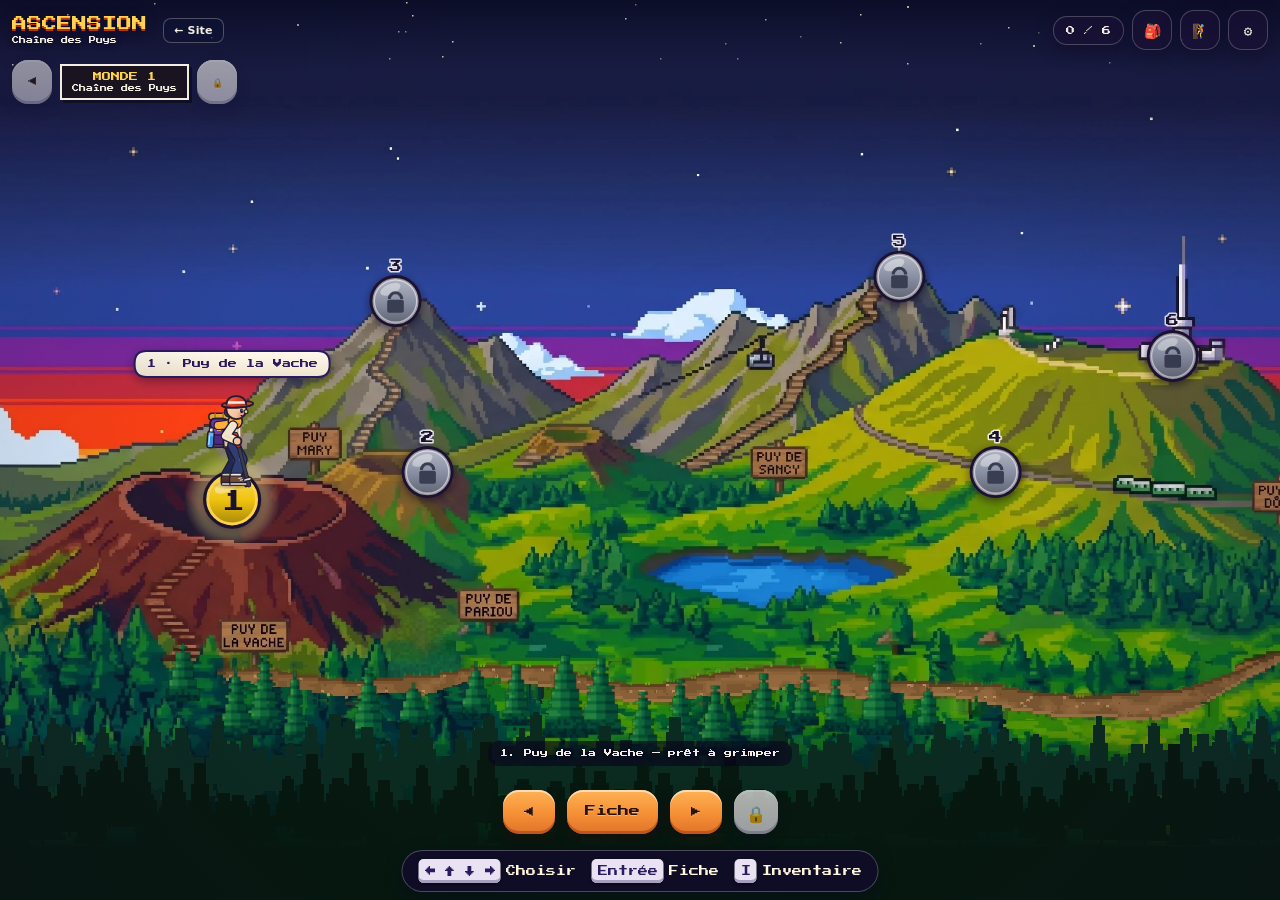
==== commit 81173f3c: "Publication du site officiel d'Ascension v0.19.3. Jeu, APK et HTML hors-ligne passés en 0.19.3, empr" ====
--- a/play/index.html
+++ b/play/index.html
@@ -6,8 +6,8 @@
 <meta name="theme-color" content="#0e1233">
 <meta name="mobile-web-app-capable" content="yes">
 <meta name="apple-mobile-web-app-capable" content="yes">
-<title>Ascension v0.19.0 — Chaîne des Puys, Pays basque & Jura</title>
-<meta name="version" content="0.19.0">
+<title>Ascension v0.19.3 — Chaîne des Puys, Pays basque & Jura</title>
+<meta name="version" content="0.19.3">
 <link rel="preload" href="assets/fonts/PressStart2P-Regular.ttf" as="font" type="font/ttf" crossorigin>
 <link rel="icon" href="assets/icon-512.png">
 <link rel="apple-touch-icon" href="../img/apple-touch-icon.png">
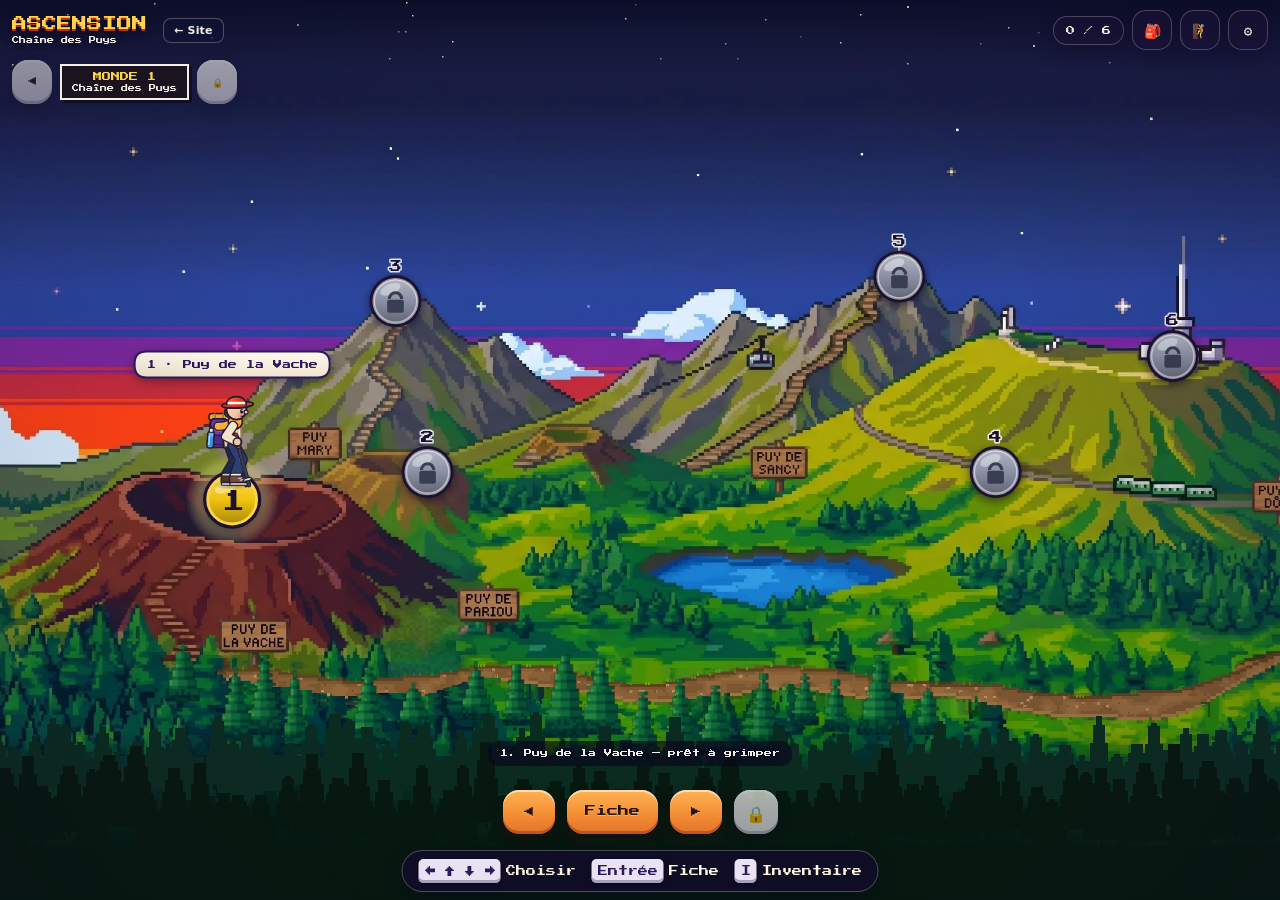
==== commit bc5314a3: "Mise en ligne du site : nom unique « Ascension » et téléchargement plus lisible." ====
--- a/play/index.html
+++ b/play/index.html
@@ -6,7 +6,7 @@
 <meta name="theme-color" content="#0e1233">
 <meta name="mobile-web-app-capable" content="yes">
 <meta name="apple-mobile-web-app-capable" content="yes">
-<title>Ascension v0.19.3 — Chaîne des Puys, Pays basque & Jura</title>
+<title>Ascension</title>
 <meta name="version" content="0.19.3">
 <link rel="preload" href="assets/fonts/PressStart2P-Regular.ttf" as="font" type="font/ttf" crossorigin>
 <link rel="icon" href="assets/icon-512.png">
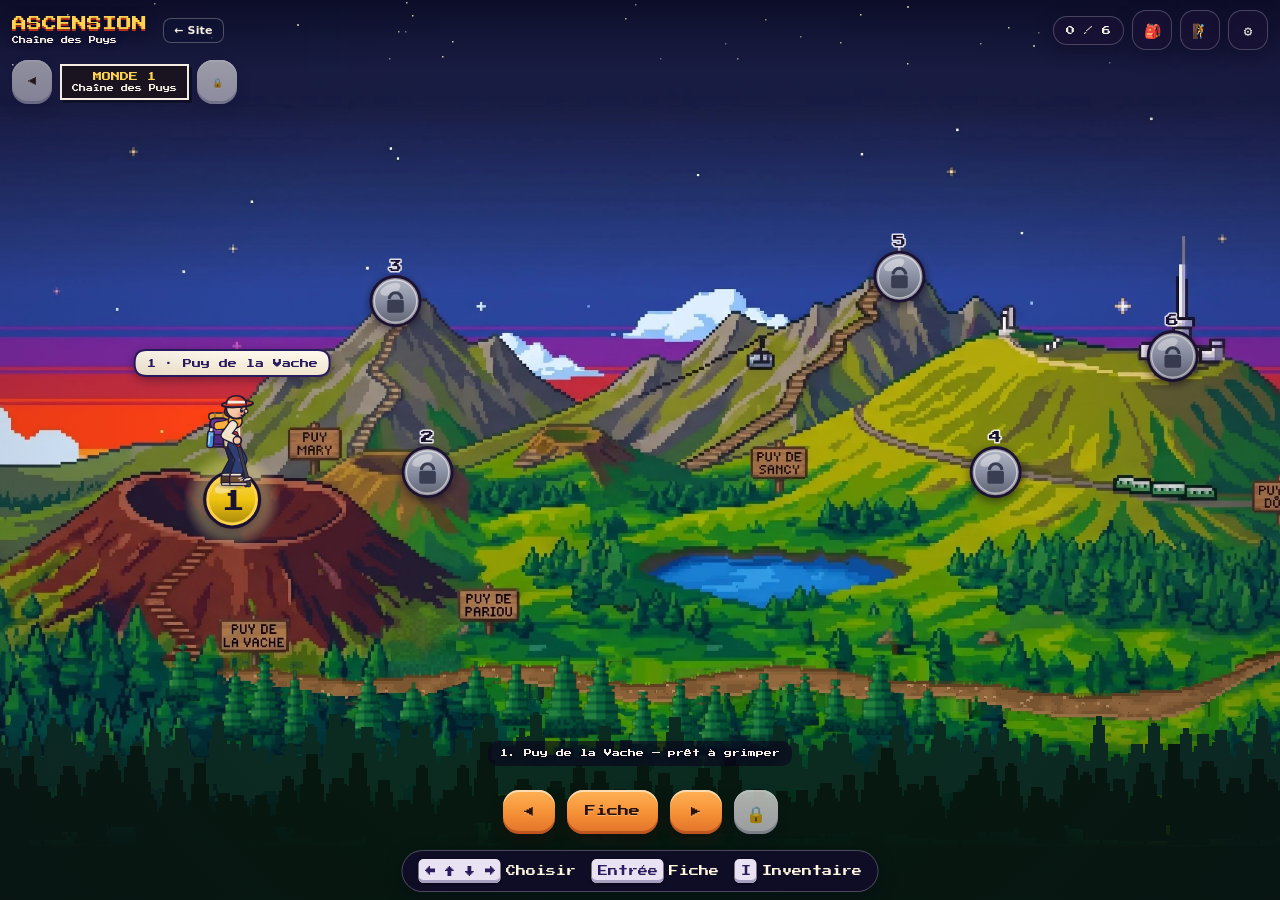
==== commit 3a1963ce: "Publication du site officiel d'Ascension v0.19.6. Jeu, APK et HTML hors-ligne passés en 0.19.6 (vers" ====
--- a/play/index.html
+++ b/play/index.html
@@ -7,7 +7,7 @@
 <meta name="mobile-web-app-capable" content="yes">
 <meta name="apple-mobile-web-app-capable" content="yes">
 <title>Ascension</title>
-<meta name="version" content="0.19.3">
+<meta name="version" content="0.19.6">
 <link rel="preload" href="assets/fonts/PressStart2P-Regular.ttf" as="font" type="font/ttf" crossorigin>
 <link rel="icon" href="assets/icon-512.png">
 <link rel="apple-touch-icon" href="../img/apple-touch-icon.png">
